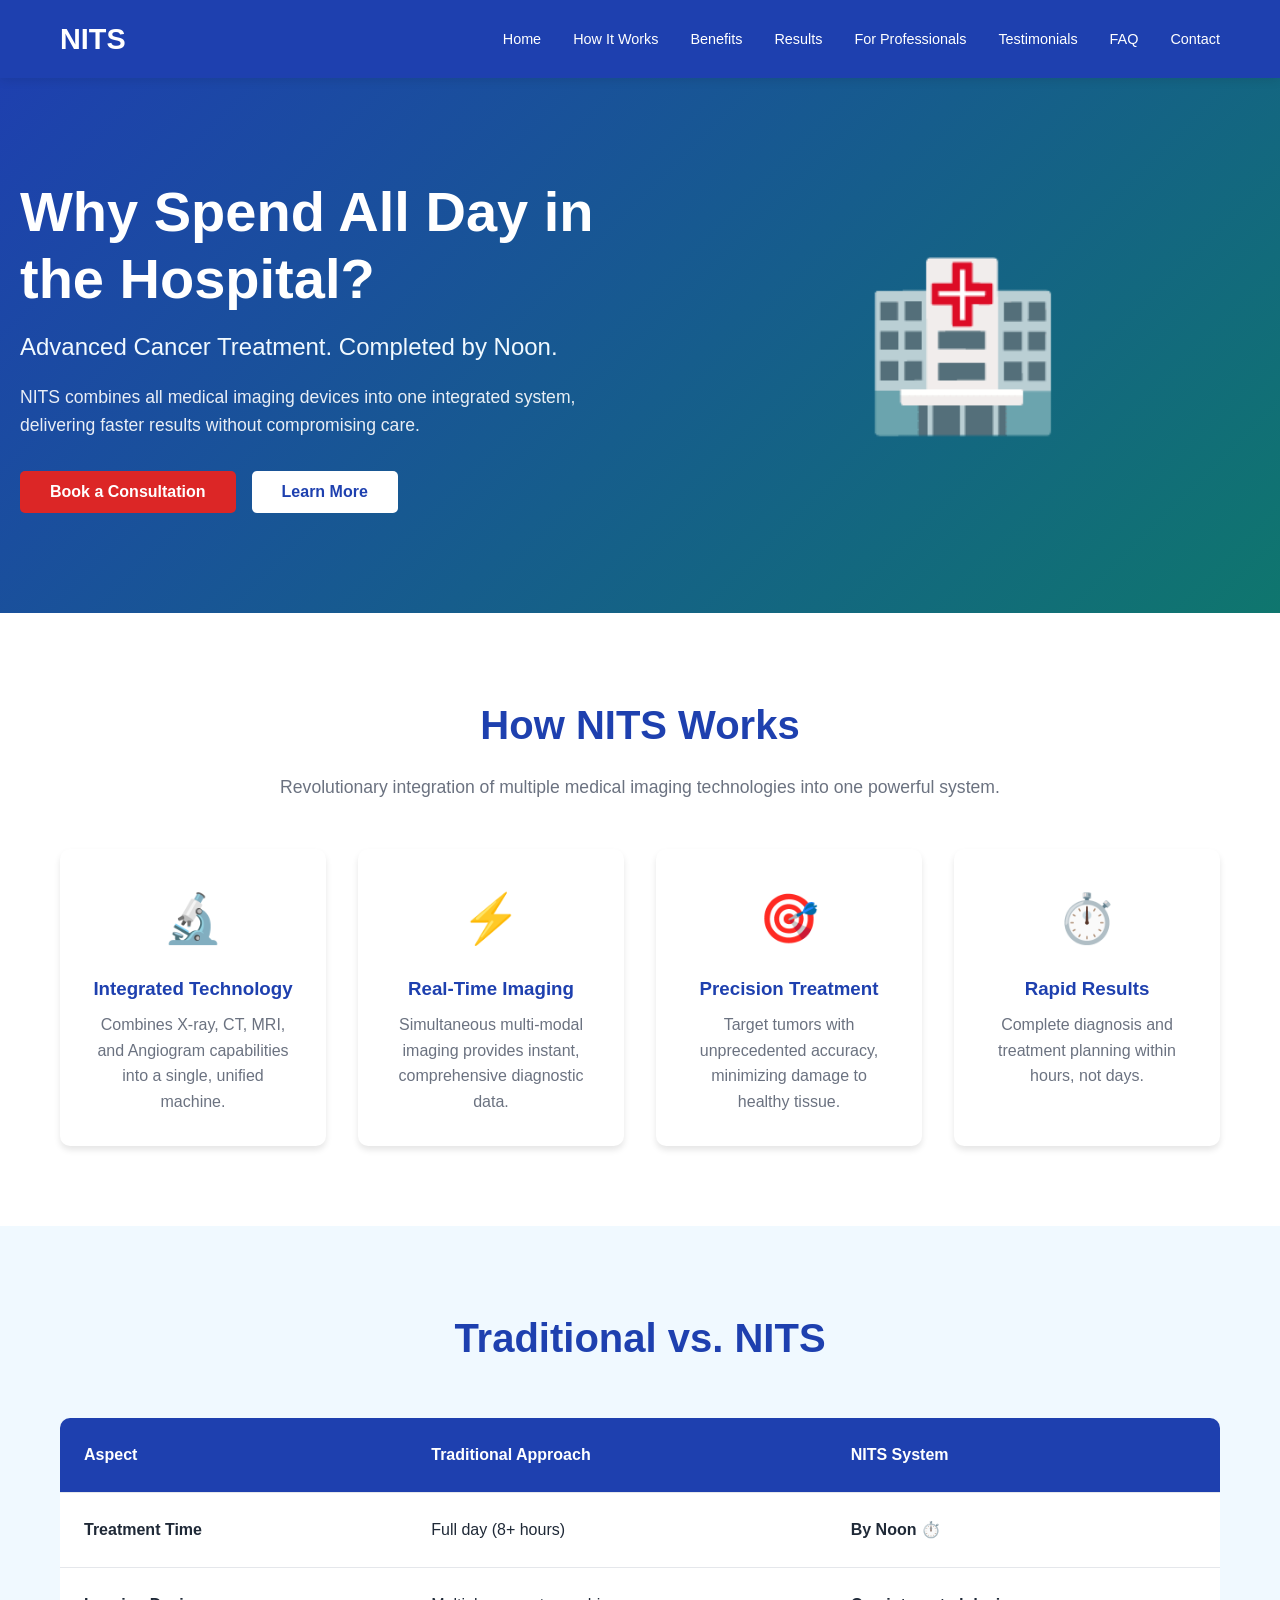
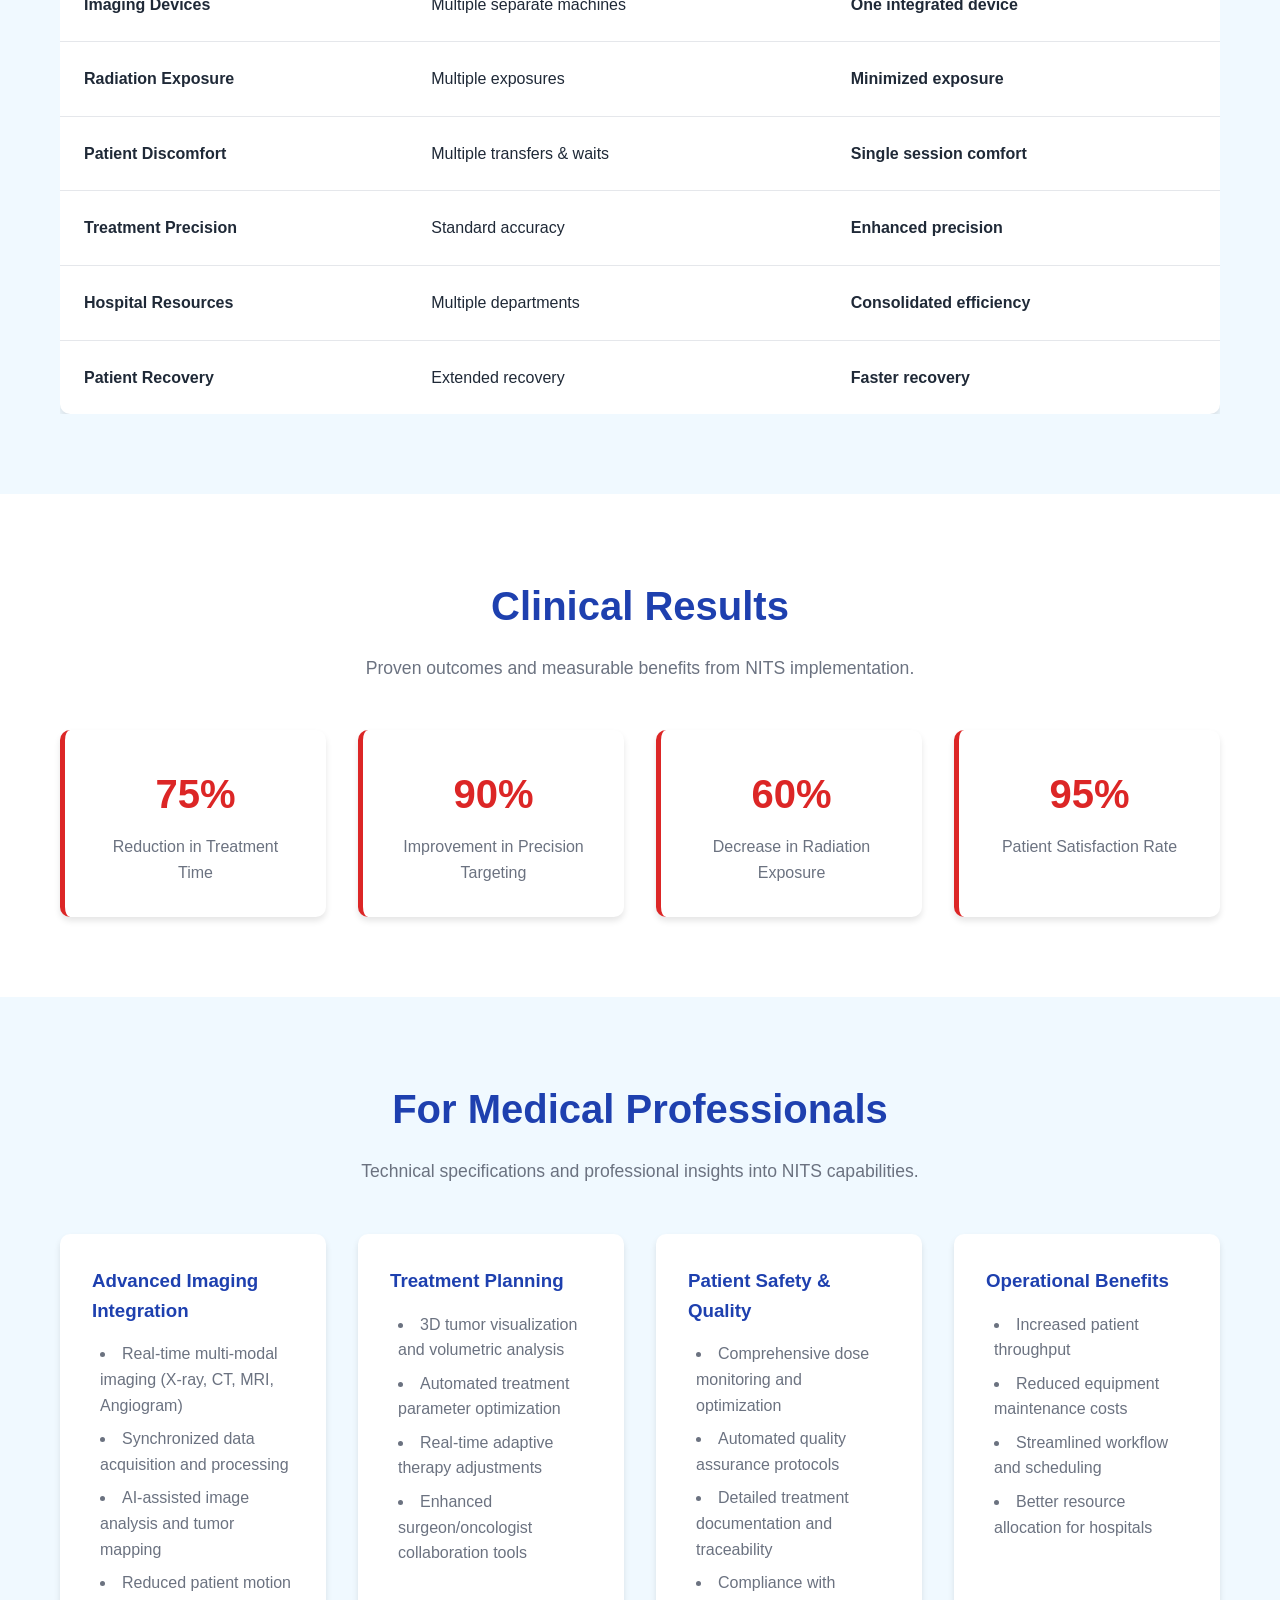
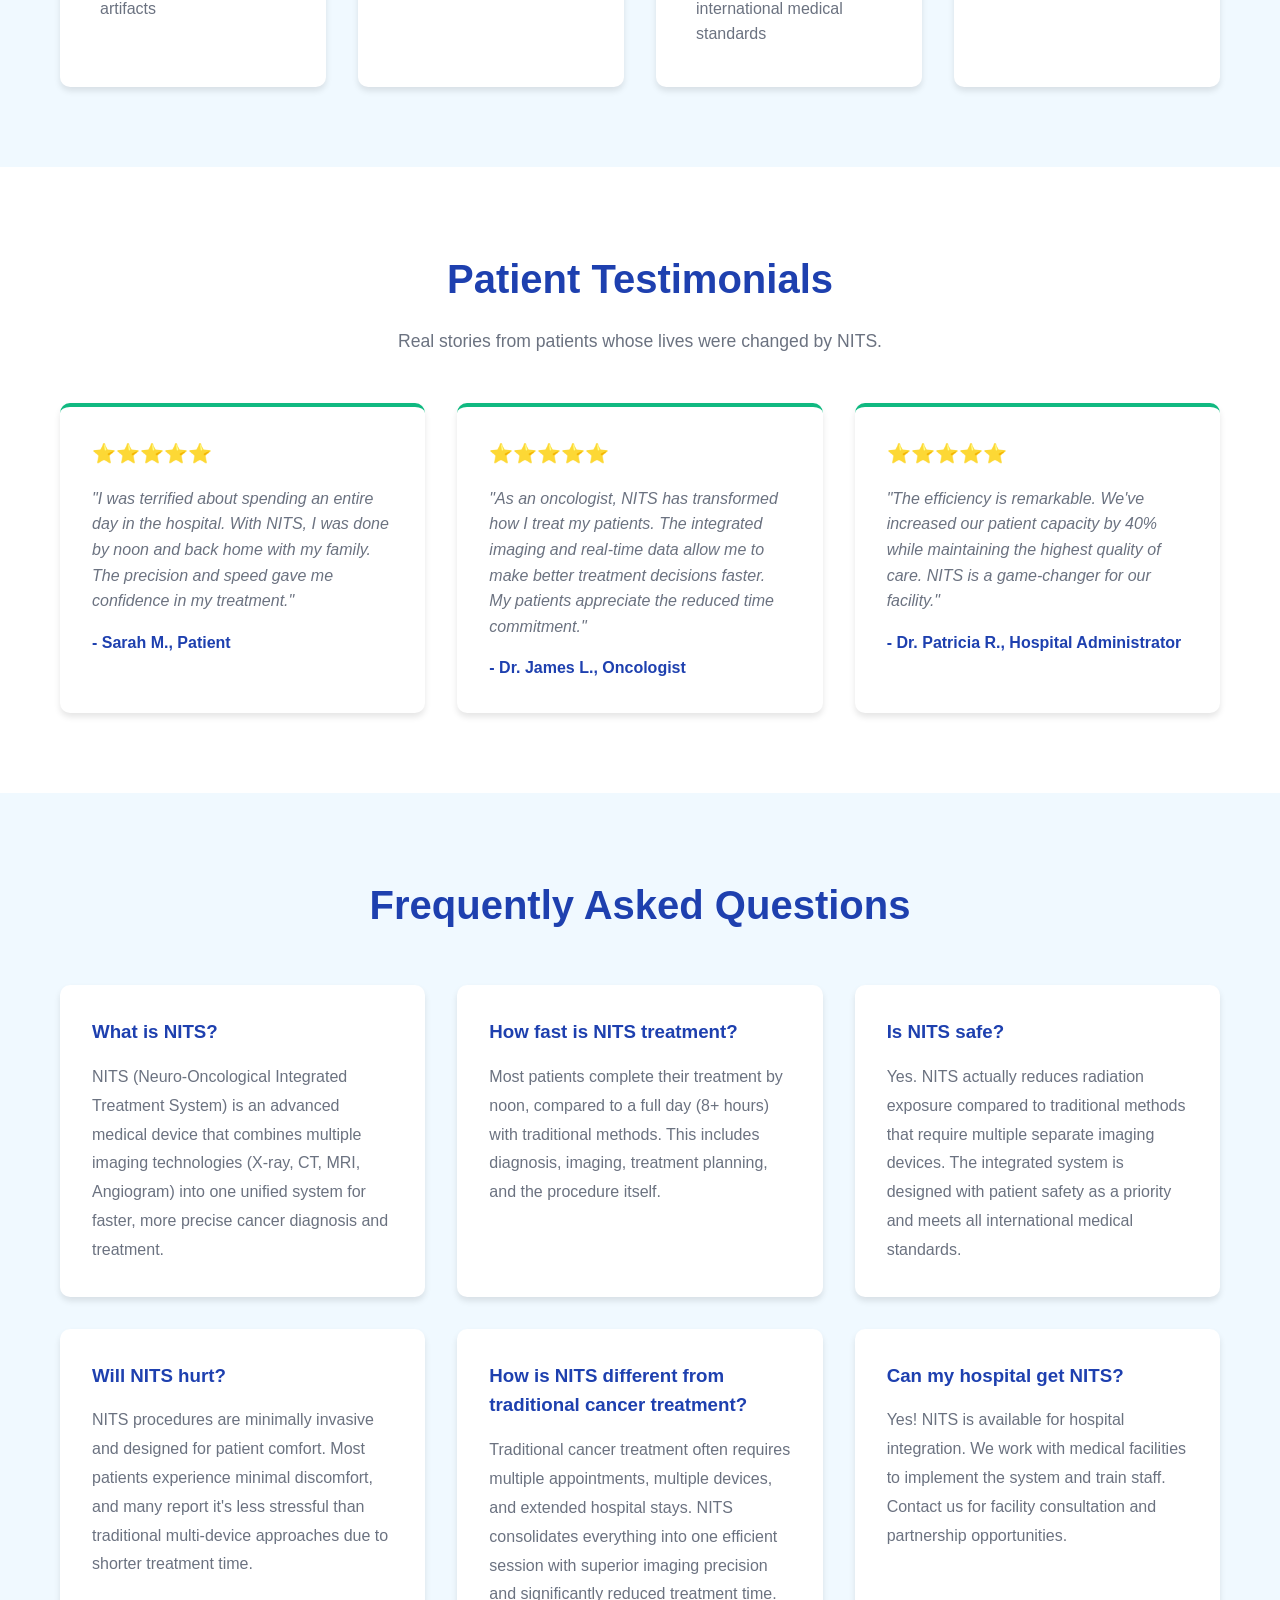
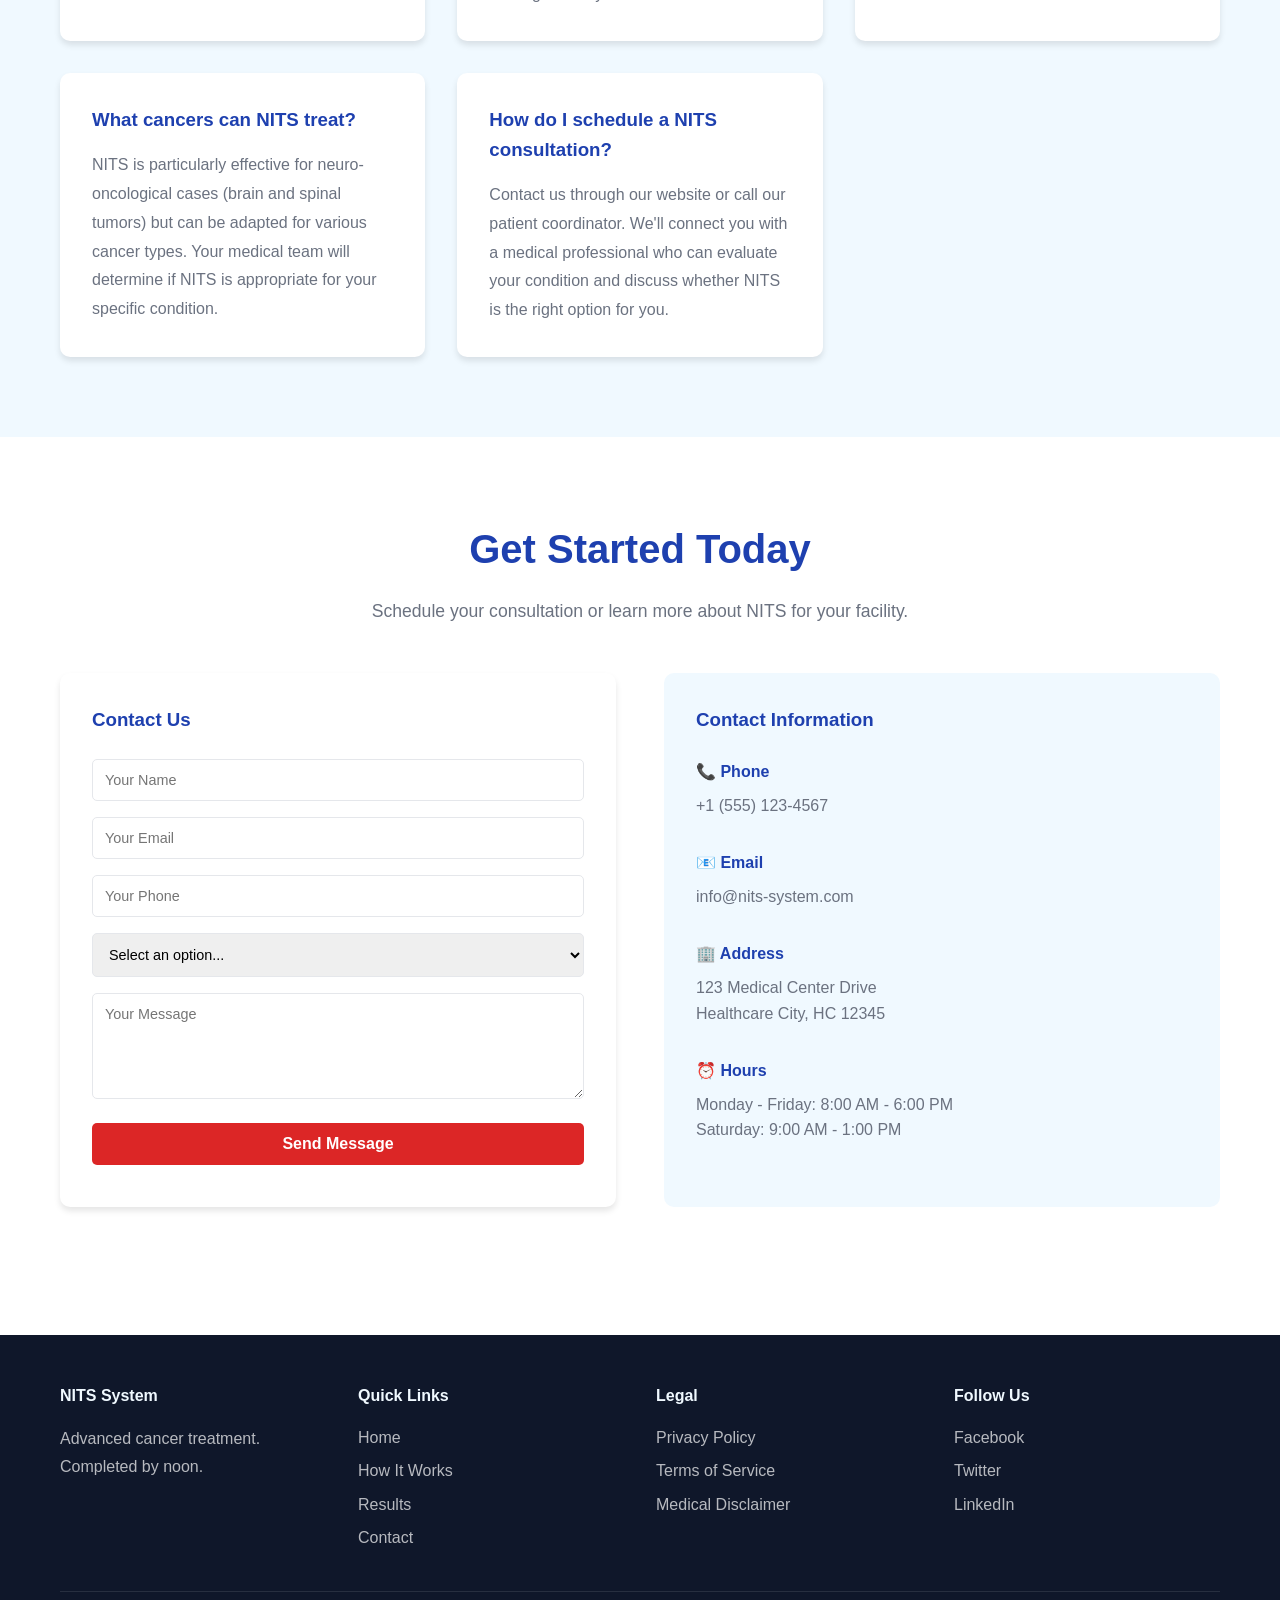
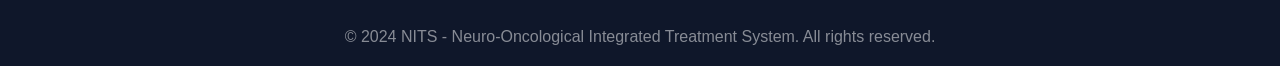
==== NITS.html @ aee350b1 "Add NITS.html file" ====
<!DOCTYPE html>
<html lang="en">
<head>
    <meta charset="UTF-8">
    <meta name="viewport" content="width=device-width, initial-scale=1.0">
    <title>NITS - Neuro-Oncological Integrated Treatment System</title>
    <link rel="stylesheet" href="styles.css">
</head>
<body>
    <!-- Navigation Bar -->
    <nav class="navbar">
        <div class="container">
            <div class="logo">NITS</div>
            <ul class="nav-links">
                <li><a href="#home">Home</a></li>
                <li><a href="#how-it-works">How It Works</a></li>
                <li><a href="#benefits">Benefits</a></li>
                <li><a href="#results">Results</a></li>
                <li><a href="#professionals">For Professionals</a></li>
                <li><a href="#testimonials">Testimonials</a></li>
                <li><a href="#faq">FAQ</a></li>
                <li><a href="#contact">Contact</a></li>
            </ul>
        </div>
    </nav>

    <!-- Hero Section -->
    <section id="home" class="hero">
        <div class="hero-content">
            <h1>Why Spend All Day in the Hospital?</h1>
            <p class="tagline">Advanced Cancer Treatment. Completed by Noon.</p>
            <p class="description">NITS combines all medical imaging devices into one integrated system, delivering faster results without compromising care.</p>
            <div class="cta-buttons">
                <button class="btn btn-primary">Book a Consultation</button>
                <button class="btn btn-secondary">Learn More</button>
            </div>
        </div>
        <div class="hero-image">
            <div class="device-icon">🏥</div>
        </div>
    </section>

    <!-- How It Works Section -->
    <section id="how-it-works" class="section">
        <div class="container">
            <h2>How NITS Works</h2>
            <p class="section-intro">Revolutionary integration of multiple medical imaging technologies into one powerful system.</p>
            
            <div class="features-grid">
                <div class="feature-card">
                    <div class="feature-icon">🔬</div>
                    <h3>Integrated Technology</h3>
                    <p>Combines X-ray, CT, MRI, and Angiogram capabilities into a single, unified machine.</p>
                </div>
                <div class="feature-card">
                    <div class="feature-icon">⚡</div>
                    <h3>Real-Time Imaging</h3>
                    <p>Simultaneous multi-modal imaging provides instant, comprehensive diagnostic data.</p>
                </div>
                <div class="feature-card">
                    <div class="feature-icon">🎯</div>
                    <h3>Precision Treatment</h3>
                    <p>Target tumors with unprecedented accuracy, minimizing damage to healthy tissue.</p>
                </div>
                <div class="feature-card">
                    <div class="feature-icon">⏱️</div>
                    <h3>Rapid Results</h3>
                    <p>Complete diagnosis and treatment planning within hours, not days.</p>
                </div>
            </div>
        </div>
    </section>

    <!-- Traditional vs NITS Comparison -->
    <section id="benefits" class="section section-alt">
        <div class="container">
            <h2>Traditional vs. NITS</h2>
            <div class="comparison-table">
                <table>
                    <thead>
                        <tr>
                            <th>Aspect</th>
                            <th>Traditional Approach</th>
                            <th>NITS System</th>
                        </tr>
                    </thead>
                    <tbody>
                        <tr>
                            <td><strong>Treatment Time</strong></td>
                            <td>Full day (8+ hours)</td>
                            <td><strong>By Noon ⏱️</strong></td>
                        </tr>
                        <tr>
                            <td><strong>Imaging Devices</strong></td>
                            <td>Multiple separate machines</td>
                            <td><strong>One integrated device</strong></td>
                        </tr>
                        <tr>
                            <td><strong>Radiation Exposure</strong></td>
                            <td>Multiple exposures</td>
                            <td><strong>Minimized exposure</strong></td>
                        </tr>
                        <tr>
                            <td><strong>Patient Discomfort</strong></td>
                            <td>Multiple transfers & waits</td>
                            <td><strong>Single session comfort</strong></td>
                        </tr>
                        <tr>
                            <td><strong>Treatment Precision</strong></td>
                            <td>Standard accuracy</td>
                            <td><strong>Enhanced precision</strong></td>
                        </tr>
                        <tr>
                            <td><strong>Hospital Resources</strong></td>
                            <td>Multiple departments</td>
                            <td><strong>Consolidated efficiency</strong></td>
                        </tr>
                        <tr>
                            <td><strong>Patient Recovery</strong></td>
                            <td>Extended recovery</td>
                            <td><strong>Faster recovery</strong></td>
                        </tr>
                    </tbody>
                </table>
            </div>
        </div>
    </section>

    <!-- Clinical Results Section -->
    <section id="results" class="section">
        <div class="container">
            <h2>Clinical Results</h2>
            <p class="section-intro">Proven outcomes and measurable benefits from NITS implementation.</p>
            
            <div class="results-grid">
                <div class="result-card">
                    <h3>75%</h3>
                    <p>Reduction in Treatment Time</p>
                </div>
                <div class="result-card">
                    <h3>90%</h3>
                    <p>Improvement in Precision Targeting</p>
                </div>
                <div class="result-card">
                    <h3>60%</h3>
                    <p>Decrease in Radiation Exposure</p>
                </div>
                <div class="result-card">
                    <h3>95%</h3>
                    <p>Patient Satisfaction Rate</p>
                </div>
            </div>
        </div>
    </section>

    <!-- For Professionals Section -->
    <section id="professionals" class="section section-alt">
        <div class="container">
            <h2>For Medical Professionals</h2>
            <p class="section-intro">Technical specifications and professional insights into NITS capabilities.</p>
            
            <div class="professionals-content">
                <div class="prof-card">
                    <h3>Advanced Imaging Integration</h3>
                    <ul>
                        <li>Real-time multi-modal imaging (X-ray, CT, MRI, Angiogram)</li>
                        <li>Synchronized data acquisition and processing</li>
                        <li>AI-assisted image analysis and tumor mapping</li>
                        <li>Reduced patient motion artifacts</li>
                    </ul>
                </div>
                <div class="prof-card">
                    <h3>Treatment Planning</h3>
                    <ul>
                        <li>3D tumor visualization and volumetric analysis</li>
                        <li>Automated treatment parameter optimization</li>
                        <li>Real-time adaptive therapy adjustments</li>
                        <li>Enhanced surgeon/oncologist collaboration tools</li>
                    </ul>
                </div>
                <div class="prof-card">
                    <h3>Patient Safety & Quality</h3>
                    <ul>
                        <li>Comprehensive dose monitoring and optimization</li>
                        <li>Automated quality assurance protocols</li>
                        <li>Detailed treatment documentation and traceability</li>
                        <li>Compliance with international medical standards</li>
                    </ul>
                </div>
                <div class="prof-card">
                    <h3>Operational Benefits</h3>
                    <ul>
                        <li>Increased patient throughput</li>
                        <li>Reduced equipment maintenance costs</li>
                        <li>Streamlined workflow and scheduling</li>
                        <li>Better resource allocation for hospitals</li>
                    </ul>
                </div>
            </div>
        </div>
    </section>

    <!-- Testimonials Section -->
    <section id="testimonials" class="section">
        <div class="container">
            <h2>Patient Testimonials</h2>
            <p class="section-intro">Real stories from patients whose lives were changed by NITS.</p>
            
            <div class="testimonials-grid">
                <div class="testimonial-card">
                    <div class="stars">⭐⭐⭐⭐⭐</div>
                    <p>"I was terrified about spending an entire day in the hospital. With NITS, I was done by noon and back home with my family. The precision and speed gave me confidence in my treatment."</p>
                    <h4>- Sarah M., Patient</h4>
                </div>
                <div class="testimonial-card">
                    <div class="stars">⭐⭐⭐⭐⭐</div>
                    <p>"As an oncologist, NITS has transformed how I treat my patients. The integrated imaging and real-time data allow me to make better treatment decisions faster. My patients appreciate the reduced time commitment."</p>
                    <h4>- Dr. James L., Oncologist</h4>
                </div>
                <div class="testimonial-card">
                    <div class="stars">⭐⭐⭐⭐⭐</div>
                    <p>"The efficiency is remarkable. We've increased our patient capacity by 40% while maintaining the highest quality of care. NITS is a game-changer for our facility."</p>
                    <h4>- Dr. Patricia R., Hospital Administrator</h4>
                </div>
            </div>
        </div>
    </section>

    <!-- FAQ Section -->
    <section id="faq" class="section section-alt">
        <div class="container">
            <h2>Frequently Asked Questions</h2>
            
            <div class="faq-grid">
                <div class="faq-item">
                    <h3>What is NITS?</h3>
                    <p>NITS (Neuro-Oncological Integrated Treatment System) is an advanced medical device that combines multiple imaging technologies (X-ray, CT, MRI, Angiogram) into one unified system for faster, more precise cancer diagnosis and treatment.</p>
                </div>
                <div class="faq-item">
                    <h3>How fast is NITS treatment?</h3>
                    <p>Most patients complete their treatment by noon, compared to a full day (8+ hours) with traditional methods. This includes diagnosis, imaging, treatment planning, and the procedure itself.</p>
                </div>
                <div class="faq-item">
                    <h3>Is NITS safe?</h3>
                    <p>Yes. NITS actually reduces radiation exposure compared to traditional methods that require multiple separate imaging devices. The integrated system is designed with patient safety as a priority and meets all international medical standards.</p>
                </div>
                <div class="faq-item">
                    <h3>Will NITS hurt?</h3>
                    <p>NITS procedures are minimally invasive and designed for patient comfort. Most patients experience minimal discomfort, and many report it's less stressful than traditional multi-device approaches due to shorter treatment time.</p>
                </div>
                <div class="faq-item">
                    <h3>How is NITS different from traditional cancer treatment?</h3>
                    <p>Traditional cancer treatment often requires multiple appointments, multiple devices, and extended hospital stays. NITS consolidates everything into one efficient session with superior imaging precision and significantly reduced treatment time.</p>
                </div>
                <div class="faq-item">
                    <h3>Can my hospital get NITS?</h3>
                    <p>Yes! NITS is available for hospital integration. We work with medical facilities to implement the system and train staff. Contact us for facility consultation and partnership opportunities.</p>
                </div>
                <div class="faq-item">
                    <h3>What cancers can NITS treat?</h3>
                    <p>NITS is particularly effective for neuro-oncological cases (brain and spinal tumors) but can be adapted for various cancer types. Your medical team will determine if NITS is appropriate for your specific condition.</p>
                </div>
                <div class="faq-item">
                    <h3>How do I schedule a NITS consultation?</h3>
                    <p>Contact us through our website or call our patient coordinator. We'll connect you with a medical professional who can evaluate your condition and discuss whether NITS is the right option for you.</p>
                </div>
            </div>
        </div>
    </section>

    <!-- Contact Section -->
    <section id="contact" class="section">
        <div class="container">
            <h2>Get Started Today</h2>
            <p class="section-intro">Schedule your consultation or learn more about NITS for your facility.</p>
            
            <div class="contact-content">
                <div class="contact-form">
                    <h3>Contact Us</h3>
                    <form>
                        <input type="text" placeholder="Your Name" required>
                        <input type="email" placeholder="Your Email" required>
                        <input type="tel" placeholder="Your Phone">
                        <select required>
                            <option value="">Select an option...</option>
                            <option value="patient">I'm a Patient</option>
                            <option value="professional">I'm a Medical Professional</option>
                            <option value="facility">I Represent a Facility</option>
                        </select>
                        <textarea placeholder="Your Message" rows="5"></textarea>
                        <button type="submit" class="btn btn-primary">Send Message</button>
                    </form>
                </div>
                <div class="contact-info">
                    <h3>Contact Information</h3>
                    <div class="info-item">
                        <h4>📞 Phone</h4>
                        <p>+1 (555) 123-4567</p>
                    </div>
                    <div class="info-item">
                        <h4>📧 Email</h4>
                        <p>info@nits-system.com</p>
                    </div>
                    <div class="info-item">
                        <h4>🏢 Address</h4>
                        <p>123 Medical Center Drive<br>Healthcare City, HC 12345</p>
                    </div>
                    <div class="info-item">
                        <h4>⏰ Hours</h4>
                        <p>Monday - Friday: 8:00 AM - 6:00 PM<br>Saturday: 9:00 AM - 1:00 PM</p>
                    </div>
                </div>
            </div>
        </div>
    </section>

    <!-- Footer -->
    <footer class="footer">
        <div class="container">
            <div class="footer-content">
                <div class="footer-section">
                    <h4>NITS System</h4>
                    <p>Advanced cancer treatment. Completed by noon.</p>
                </div>
                <div class="footer-section">
                    <h4>Quick Links</h4>
                    <ul>
                        <li><a href="#home">Home</a></li>
                        <li><a href="#how-it-works">How It Works</a></li>
                        <li><a href="#results">Results</a></li>
                        <li><a href="#contact">Contact</a></li>
                    </ul>
                </div>
                <div class="footer-section">
                    <h4>Legal</h4>
                    <ul>
                        <li><a href="#">Privacy Policy</a></li>
                        <li><a href="#">Terms of Service</a></li>
                        <li><a href="#">Medical Disclaimer</a></li>
                    </ul>
                </div>
                <div class="footer-section">
                    <h4>Follow Us</h4>
                    <ul>
                        <li><a href="#">Facebook</a></li>
                        <li><a href="#">Twitter</a></li>
                        <li><a href="#">LinkedIn</a></li>
                    </ul>
                </div>
            </div>
            <div class="footer-bottom">
                <p>&copy; 2024 NITS - Neuro-Oncological Integrated Treatment System. All rights reserved.</p>
            </div>
        </div>
    </footer>
</body>
</html>
---- styles.css ----
/* General Styles */
* {
    margin: 0;
    padding: 0;
    box-sizing: border-box;
}

:root {
    --primary-color: #1e40af;
    --secondary-color: #0f766e;
    --accent-color: #dc2626;
    --light-bg: #f0f9ff;
    --dark-bg: #0f172a;
    --text-dark: #1f2937;
    --text-light: #6b7280;
    --border-color: #e5e7eb;
    --success-color: #10b981;
}

body {
    font-family: 'Segoe UI', Tahoma, Geneva, Verdana, sans-serif;
    line-height: 1.6;
    color: var(--text-dark);
}

.container {
    max-width: 1200px;
    margin: 0 auto;
    padding: 0 20px;
}

/* Navigation Bar */
.navbar {
    background-color: var(--primary-color);
    color: white;
    padding: 1rem 0;
    position: sticky;
    top: 0;
    z-index: 100;
    box-shadow: 0 2px 10px rgba(0, 0, 0, 0.1);
}

.navbar .container {
    display: flex;
    justify-content: space-between;
    align-items: center;
}

.logo {
    font-size: 1.8rem;
    font-weight: bold;
    color: white;
}

.nav-links {
    display: flex;
    list-style: none;
    gap: 2rem;
}

.nav-links a {
    color: white;
    text-decoration: none;
    transition: color 0.3s ease;
    font-size: 0.9rem;
}

.nav-links a:hover {
    color: var(--light-bg);
}

/* Hero Section */
.hero {
    background: linear-gradient(135deg, var(--primary-color) 0%, var(--secondary-color) 100%);
    color: white;
    padding: 100px 20px;
    display: flex;
    align-items: center;
    justify-content: space-between;
    gap: 50px;
}

.hero-content {
    flex: 1;
}

.hero h1 {
    font-size: 3.5rem;
    margin-bottom: 1rem;
    line-height: 1.2;
}

.tagline {
    font-size: 1.5rem;
    margin-bottom: 1rem;
    color: var(--light-bg);
}

.description {
    font-size: 1.1rem;
    margin-bottom: 2rem;
    color: rgba(255, 255, 255, 0.9);
}

.cta-buttons {
    display: flex;
    gap: 1rem;
}

.btn {
    padding: 12px 30px;
    border: none;
    border-radius: 5px;
    font-size: 1rem;
    cursor: pointer;
    transition: all 0.3s ease;
    font-weight: 600;
}

.btn-primary {
    background-color: var(--accent-color);
    color: white;
}

.btn-primary:hover {
    background-color: #b91c1c;
    transform: translateY(-2px);
    box-shadow: 0 5px 15px rgba(220, 38, 38, 0.3);
}

.btn-secondary {
    background-color: white;
    color: var(--primary-color);
}

.btn-secondary:hover {
    background-color: var(--light-bg);
    transform: translateY(-2px);
}

.hero-image {
    flex: 1;
    display: flex;
    justify-content: center;
    align-items: center;
}

.device-icon {
    font-size: 10rem;
    animation: float 3s ease-in-out infinite;
}

@keyframes float {
    0%, 100% {
        transform: translateY(0px);
    }
    50% {
        transform: translateY(-20px);
    }
}

/* Sections */
.section {
    padding: 80px 20px;
}

.section-alt {
    background-color: var(--light-bg);
}

.section h2 {
    font-size: 2.5rem;
    margin-bottom: 1rem;
    color: var(--primary-color);
    text-align: center;
}

.section-intro {
    font-size: 1.1rem;
    color: var(--text-light);
    text-align: center;
    margin-bottom: 3rem;
}

/* Features Grid */
.features-grid {
    display: grid;
    grid-template-columns: repeat(auto-fit, minmax(250px, 1fr));
    gap: 2rem;
    margin-top: 3rem;
}

.feature-card {
    background: white;
    padding: 2rem;
    border-radius: 10px;
    text-align: center;
    box-shadow: 0 4px 6px rgba(0, 0, 0, 0.1);
    transition: transform 0.3s ease, box-shadow 0.3s ease;
}

.feature-card:hover {
    transform: translateY(-10px);
    box-shadow: 0 10px 20px rgba(0, 0, 0, 0.15);
}

.feature-icon {
    font-size: 3rem;
    margin-bottom: 1rem;
}

.feature-card h3 {
    color: var(--primary-color);
    margin-bottom: 0.5rem;
}

.feature-card p {
    color: var(--text-light);
}

/* Comparison Table */
.comparison-table {
    margin-top: 3rem;
    overflow-x: auto;
}

table {
    width: 100%;
    border-collapse: collapse;
    background: white;
    box-shadow: 0 4px 6px rgba(0, 0, 0, 0.1);
    border-radius: 10px;
    overflow: hidden;
}

thead {
    background-color: var(--primary-color);
    color: white;
}

th, td {
    padding: 1.5rem;
    text-align: left;
    border-bottom: 1px solid var(--border-color);
}

th {
    font-weight: 600;
}

tbody tr:hover {
    background-color: var(--light-bg);
}

tbody tr:last-child td {
    border-bottom: none;
}

/* Results Grid */
.results-grid {
    display: grid;
    grid-template-columns: repeat(auto-fit, minmax(200px, 1fr));
    gap: 2rem;
    margin-top: 3rem;
}

.result-card {
    background: white;
    padding: 2rem;
    border-radius: 10px;
    text-align: center;
    box-shadow: 0 4px 6px rgba(0, 0, 0, 0.1);
    border-left: 5px solid var(--accent-color);
}

.result-card h3 {
    font-size: 2.5rem;
    color: var(--accent-color);
    margin-bottom: 0.5rem;
}

.result-card p {
    color: var(--text-light);
    font-size: 1rem;
}

/* Professionals Content */
.professionals-content {
    display: grid;
    grid-template-columns: repeat(auto-fit, minmax(250px, 1fr));
    gap: 2rem;
    margin-top: 3rem;
}

.prof-card {
    background: white;
    padding: 2rem;
    border-radius: 10px;
    box-shadow: 0 4px 6px rgba(0, 0, 0, 0.1);
}

.prof-card h3 {
    color: var(--primary-color);
    margin-bottom: 1rem;
}

.prof-card ul {
    list-style-position: inside;
    color: var(--text-light);
}

.prof-card li {
    margin-bottom: 0.5rem;
    padding-left: 0.5rem;
}

/* Testimonials */
.testimonials-grid {
    display: grid;
    grid-template-columns: repeat(auto-fit, minmax(280px, 1fr));
    gap: 2rem;
    margin-top: 3rem;
}

.testimonial-card {
    background: white;
    padding: 2rem;
    border-radius: 10px;
    box-shadow: 0 4px 6px rgba(0, 0, 0, 0.1);
    border-top: 4px solid var(--success-color);
}

.stars {
    font-size: 1.2rem;
    margin-bottom: 1rem;
}

.testimonial-card p {
    color: var(--text-light);
    margin-bottom: 1rem;
    font-style: italic;
}

.testimonial-card h4 {
    color: var(--primary-color);
}

/* FAQ */
.faq-grid {
    display: grid;
    grid-template-columns: repeat(auto-fit, minmax(300px, 1fr));
    gap: 2rem;
    margin-top: 3rem;
}

.faq-item {
    background: white;
    padding: 2rem;
    border-radius: 10px;
    box-shadow: 0 4px 6px rgba(0, 0, 0, 0.1);
}

.faq-item h3 {
    color: var(--primary-color);
    margin-bottom: 1rem;
}

.faq-item p {
    color: var(--text-light);
    line-height: 1.8;
}

/* Contact Section */
.contact-content {
    display: grid;
    grid-template-columns: 1fr 1fr;
    gap: 3rem;
    margin-top: 3rem;
}

.contact-form {
    background: white;
    padding: 2rem;
    border-radius: 10px;
    box-shadow: 0 4px 6px rgba(0, 0, 0, 0.1);
}

.contact-form h3 {
    color: var(--primary-color);
    margin-bottom: 1.5rem;
}

.contact-form input,
.contact-form select,
.contact-form textarea {
    width: 100%;
    padding: 0.75rem;
    margin-bottom: 1rem;
    border: 1px solid var(--border-color);
    border-radius: 5px;
    font-family: inherit;
    font-size: 0.9rem;
}

.contact-form input:focus,
.contact-form select:focus,
.contact-form textarea:focus {
    outline: none;
    border-color: var(--primary-color);
    box-shadow: 0 0 0 3px rgba(30, 64, 175, 0.1);
}

.contact-form button {
    width: 100%;
}

.contact-info {
    background: var(--light-bg);
    padding: 2rem;
    border-radius: 10px;
}

.contact-info h3 {
    color: var(--primary-color);
    margin-bottom: 1.5rem;
}

.info-item {
    margin-bottom: 2rem;
}

.info-item h4 {
    color: var(--primary-color);
    margin-bottom: 0.5rem;
}

.info-item p {
    color: var(--text-light);
}

/* Footer */
.footer {
    background-color: var(--dark-bg);
    color: white;
    padding: 3rem 20px 1rem;
    margin-top: 3rem;
}

.footer-content {
    display: grid;
    grid-template-columns: repeat(auto-fit, minmax(200px, 1fr));
    gap: 2rem;
    margin-bottom: 2rem;
}

.footer-section h4 {
    margin-bottom: 1rem;
    color: var(--light-bg);
}

.footer-section ul {
    list-style: none;
}

.footer-section ul li {
    margin-bottom: 0.5rem;
}

.footer-section a {
    color: rgba(255, 255, 255, 0.7);
    text-decoration: none;
    transition: color 0.3s ease;
}

.footer-section a:hover {
    color: white;
}

.footer-section p {
    color: rgba(255, 255, 255, 0.7);
    line-height: 1.8;
}

.footer-bottom {
    border-top: 1px solid rgba(255, 255, 255, 0.1);
    padding-top: 2rem;
    text-align: center;
    color: rgba(255, 255, 255, 0.5);
}

/* Responsive Design */
@media (max-width: 768px) {
    .nav-links {
        gap: 1rem;
        font-size: 0.8rem;
    }

    .hero {
        flex-direction: column;
        padding: 60px 20px;
        text-align: center;
    }

    .hero h1 {
        font-size: 2.5rem;
    }

    .tagline {
        font-size: 1.2rem;
    }

    .cta-buttons {
        flex-direction: column;
    }

    .device-icon {
        font-size: 6rem;
    }

    .section {
        padding: 50px 20px;
    }

    .section h2 {
        font-size: 2rem;
    }

    .contact-content {
        grid-template-columns: 1fr;
    }

    table {
        font-size: 0.9rem;
    }

    th, td {
        padding: 1rem;
    }

    .hero-content {
        flex: 1;
    }

    .hero-image {
        flex: 1;
    }
}

@media (max-width: 600px) {
    .nav-links {
        gap: 0.5rem;
        font-size: 0.7rem;
    }

    .logo {
        font-size: 1.5rem;
    }

    .hero h1 {
        font-size: 1.8rem;
    }

    .tagline {
        font-size: 1rem;
    }

    .section h2 {
        font-size: 1.5rem;
    }

    .feature-icon {
        font-size: 2rem;
    }

    .result-card h3 {
        font-size: 2rem;
    }

    .device-icon {
        font-size: 4rem;
    }

    .features-grid,
    .results-grid,
    .testimonials-grid,
    .faq-grid,
    .professionals-content {
        grid-template-columns: 1fr;
    }
}
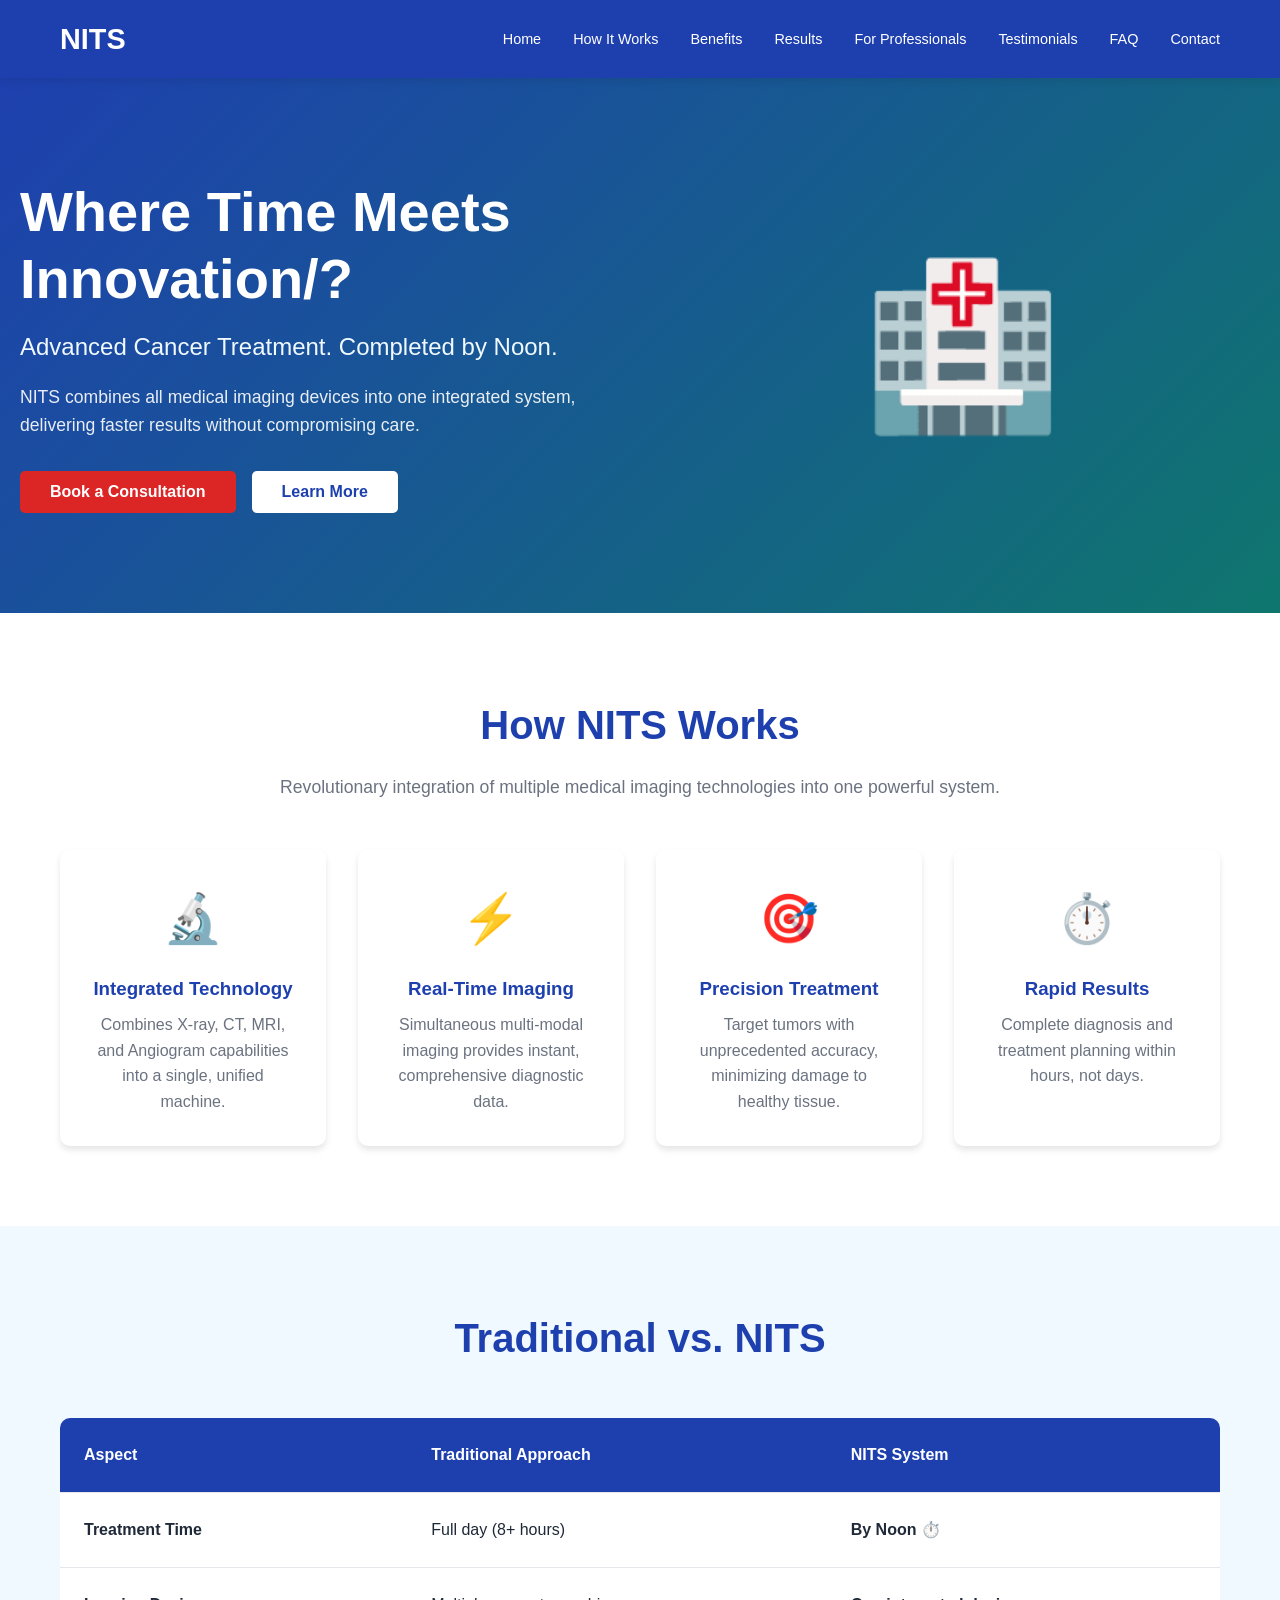
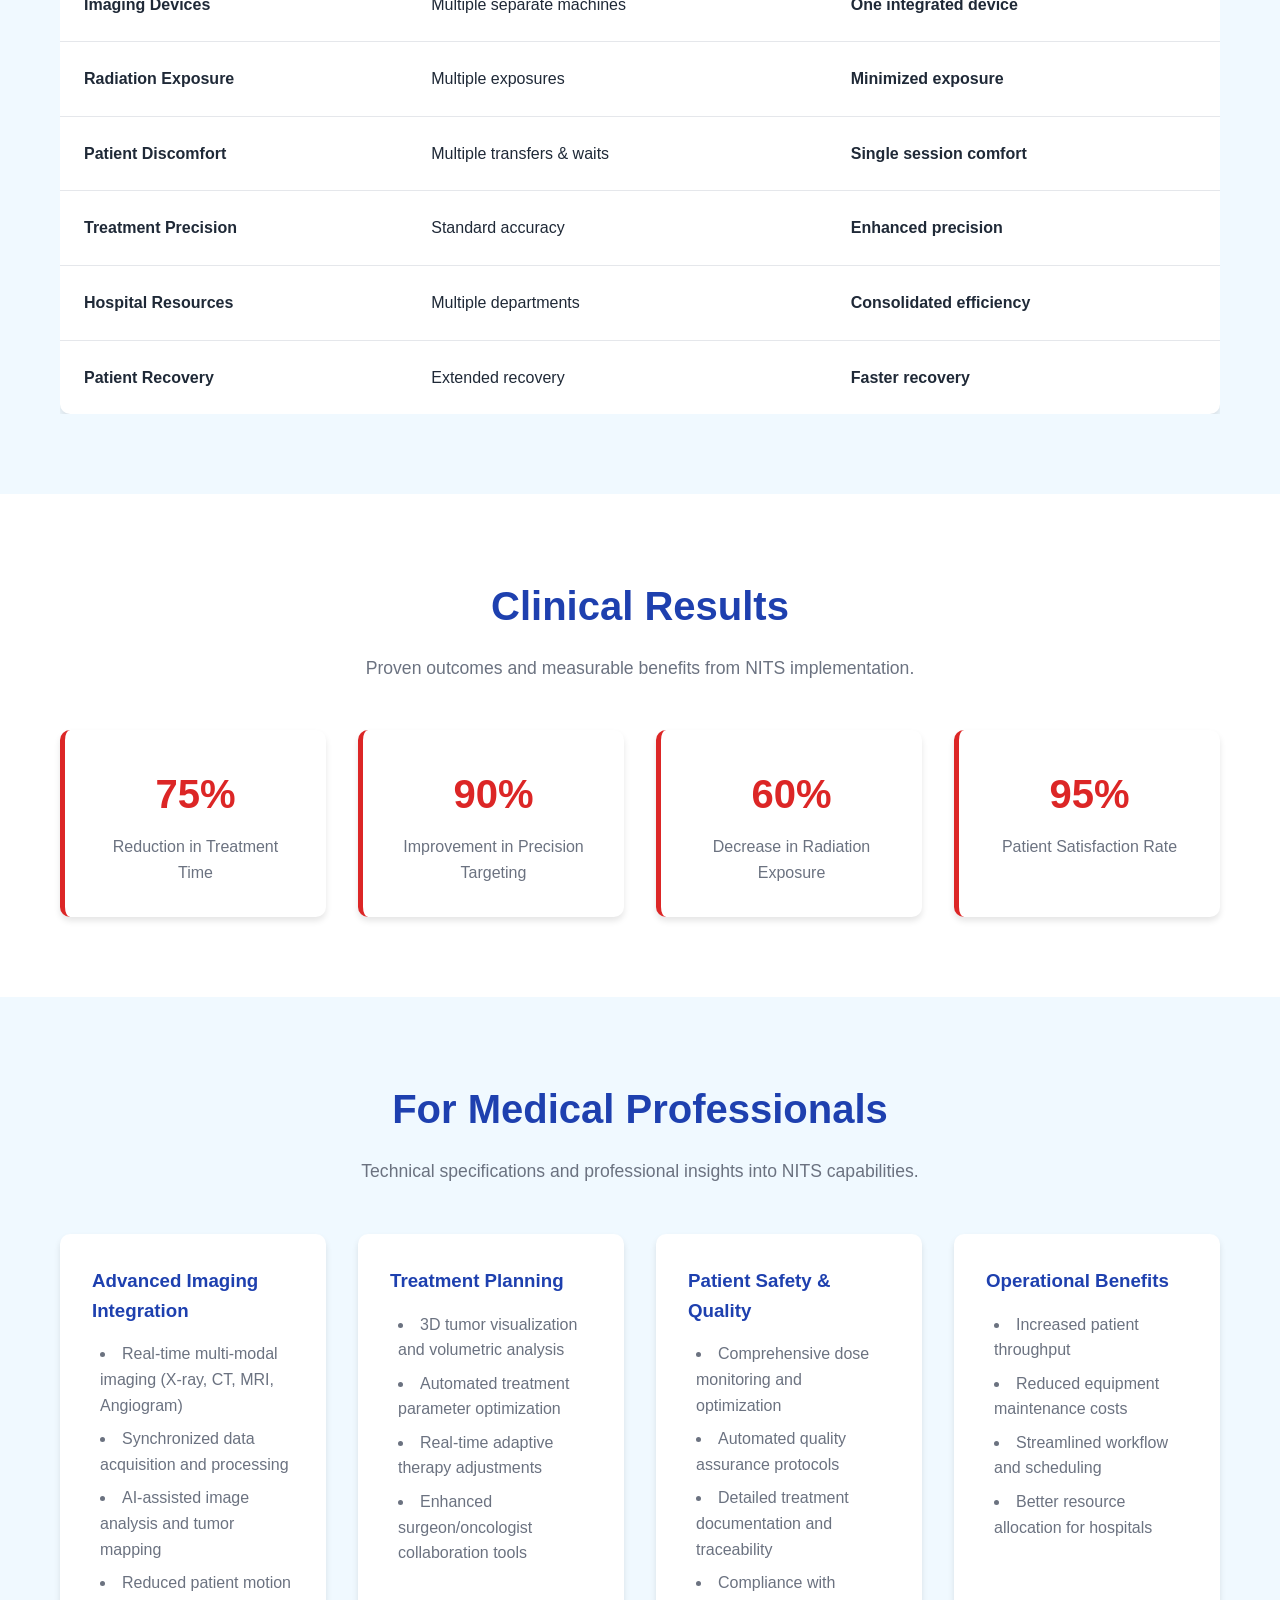
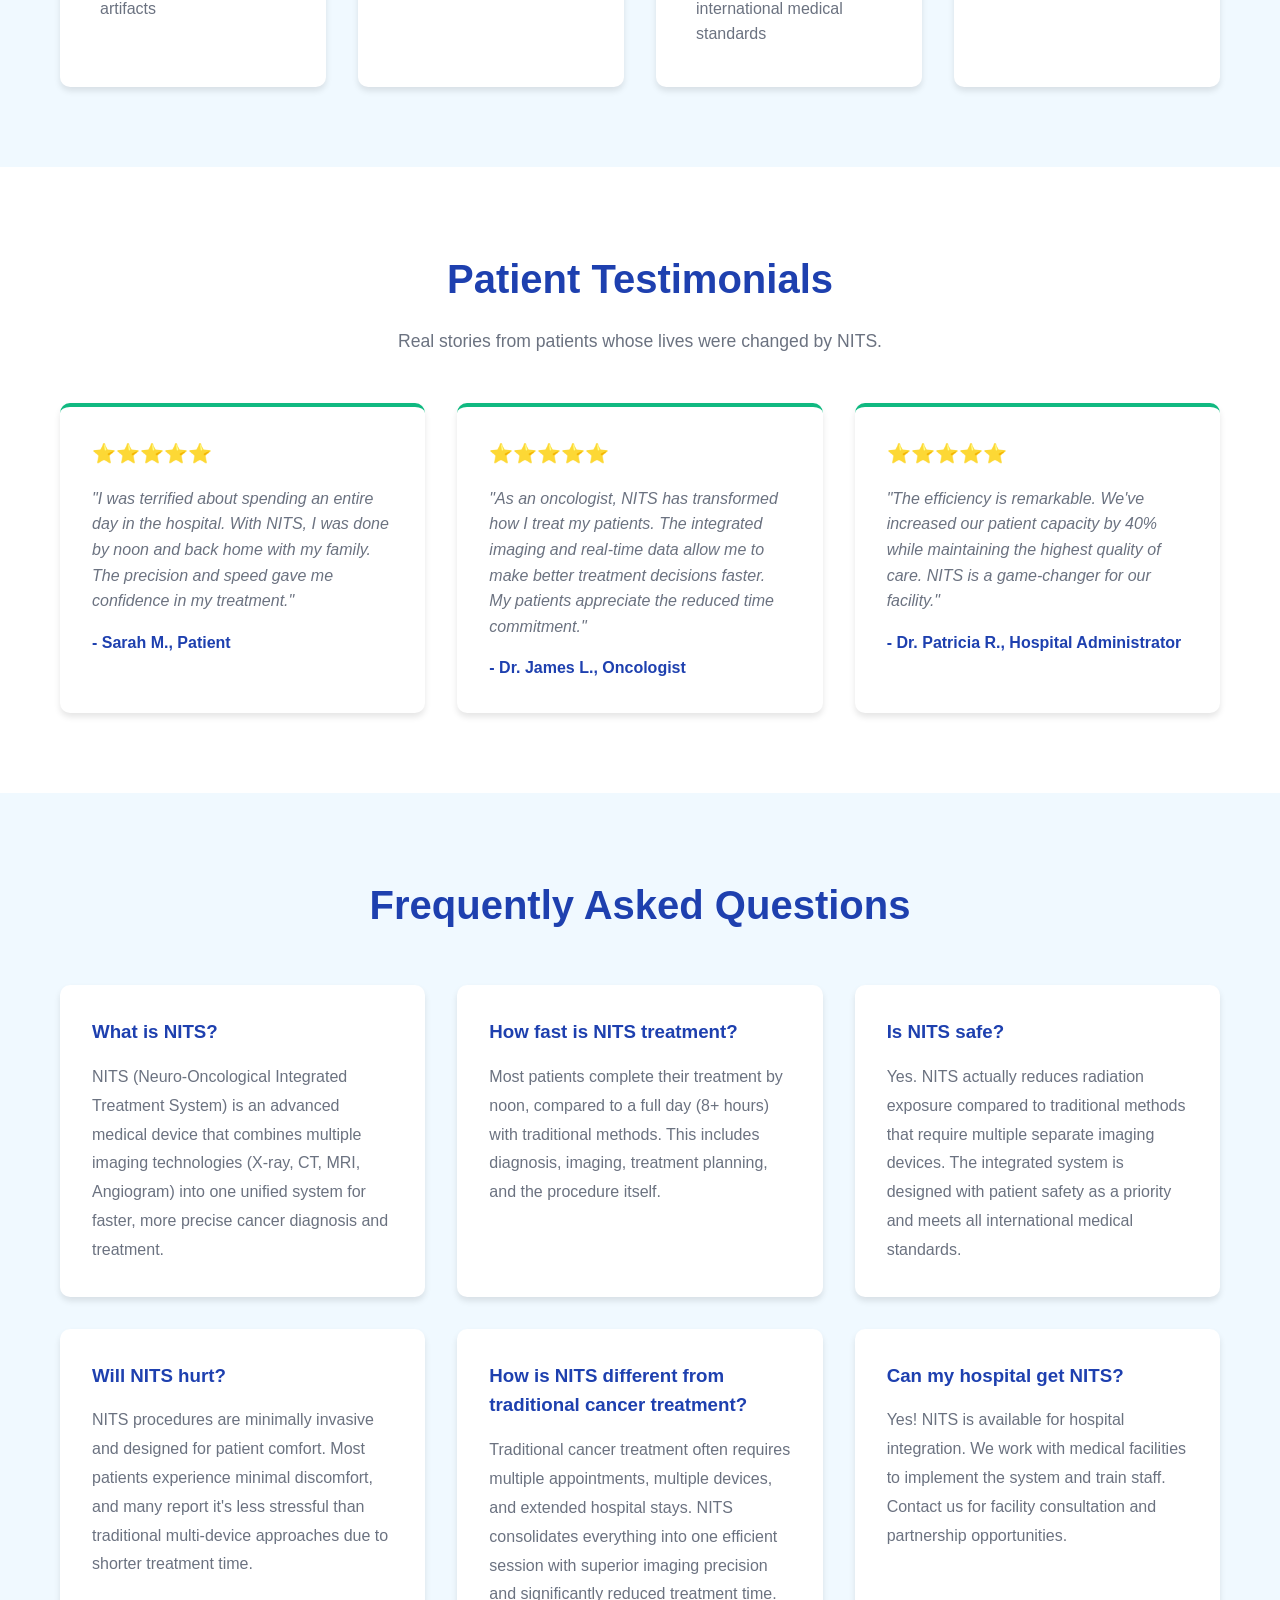
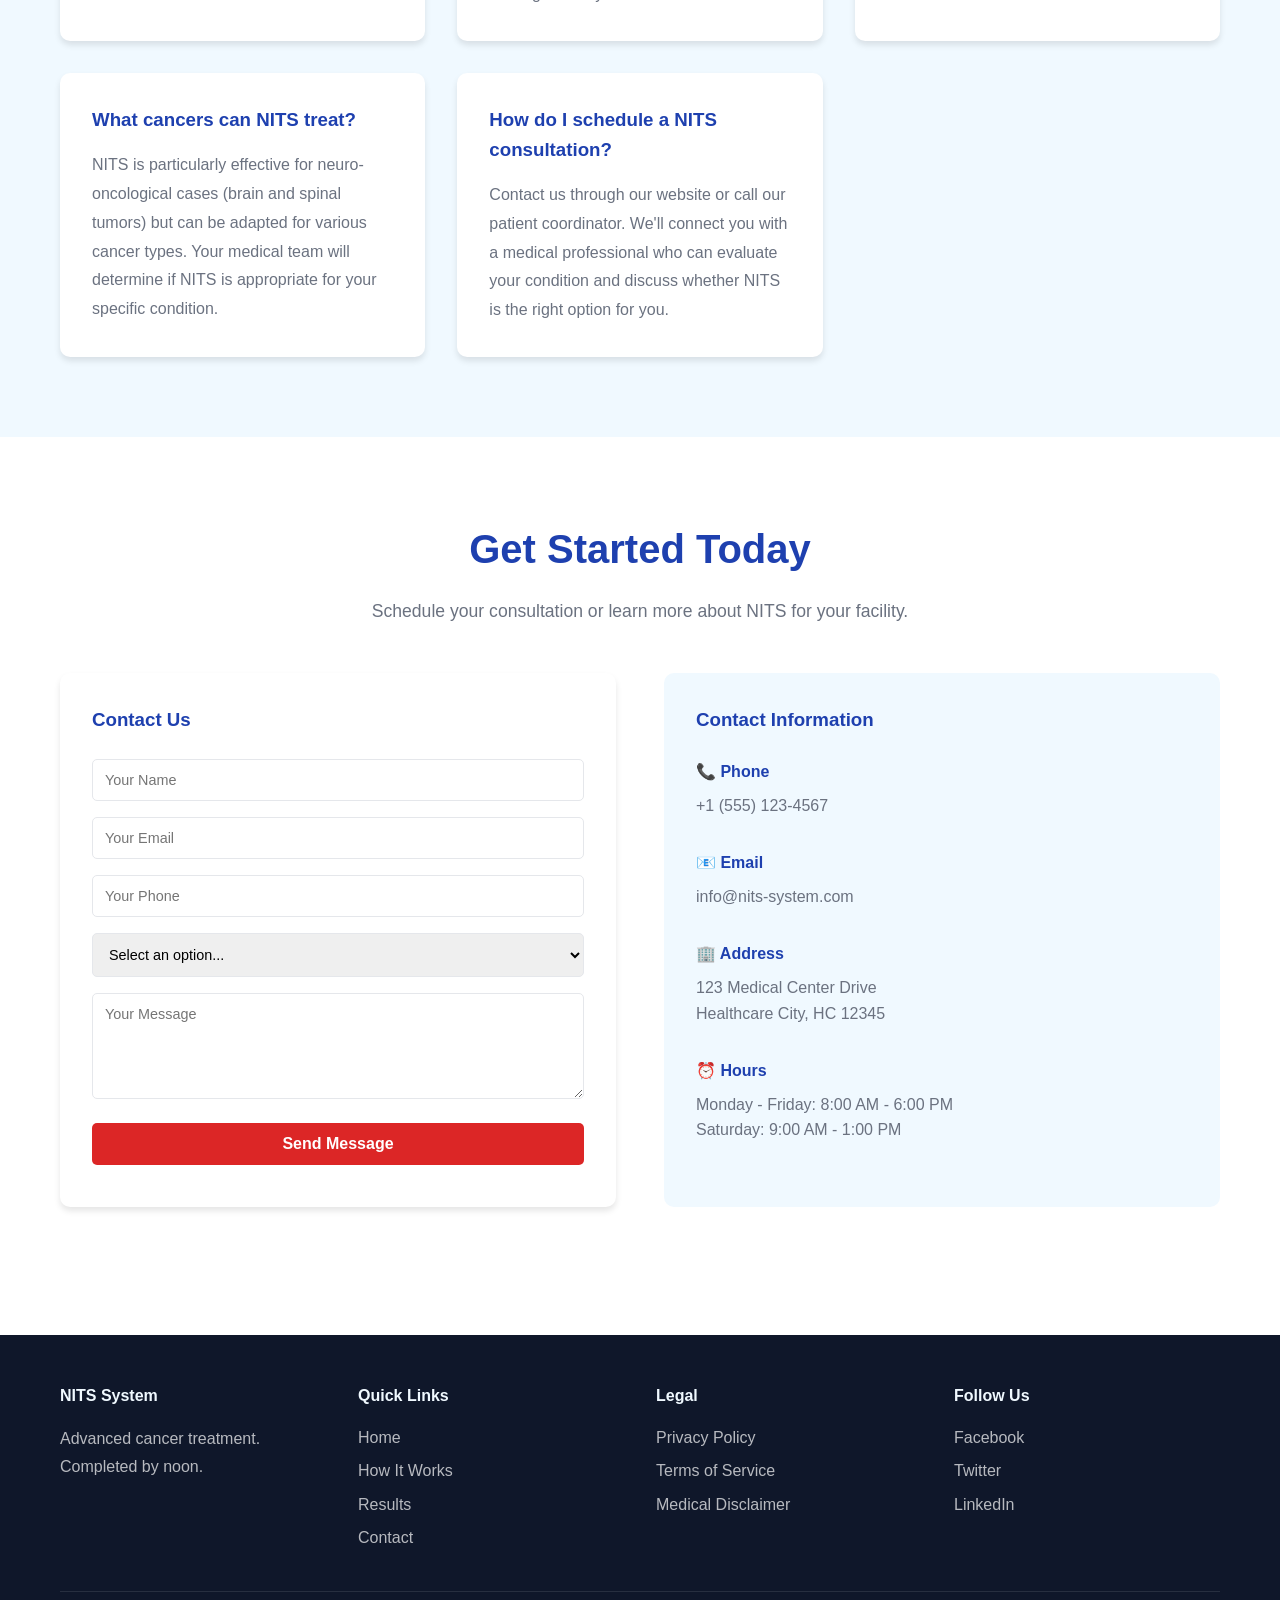
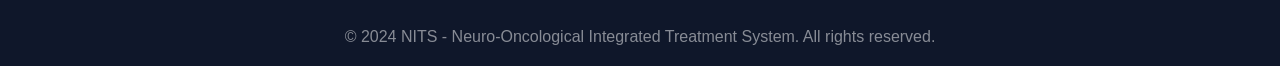
==== commit 8ba69430: "Update hero section heading in NITS.html" ====
--- a/NITS.html
+++ b/NITS.html
@@ -27,7 +27,7 @@
     <!-- Hero Section -->
     <section id="home" class="hero">
         <div class="hero-content">
-            <h1>Why Spend All Day in the Hospital?</h1>
+            <h1>Where Time Meets Innovation/?</h1>
             <p class="tagline">Advanced Cancer Treatment. Completed by Noon.</p>
             <p class="description">NITS combines all medical imaging devices into one integrated system, delivering faster results without compromising care.</p>
             <div class="cta-buttons">
